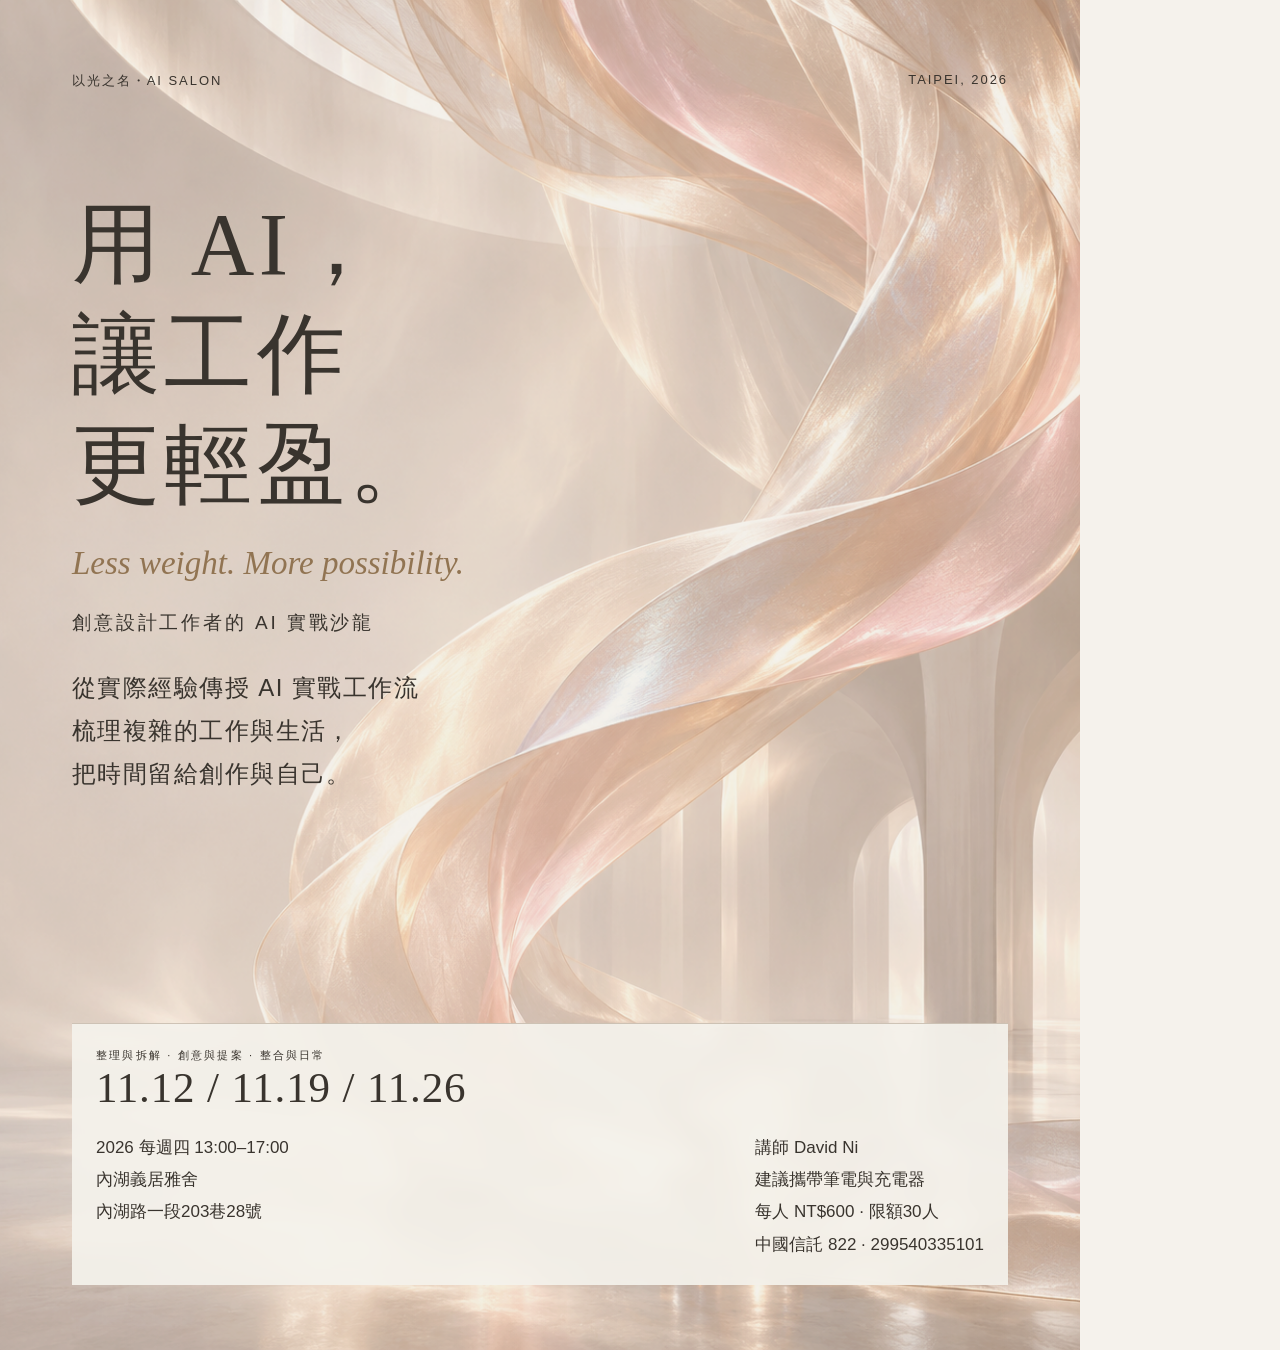
==== poster-export.html @ 3d301903 "Publish AI salon event website" ====
<!DOCTYPE html><html lang="zh-Hant"><head><meta charset="utf-8"><meta name="viewport" content="width=device-width,initial-scale=1"><title>以光之名｜創意設計工作者的 AI 實戰沙龍</title><meta name="description" content="David Ni 帶領的三週 AI 實戰沙龍。11/12、11/19、11/26，內湖義居雅舍。"><link rel="stylesheet" href="style.css"><style>.poster-shell{padding:0;display:block}.poster{margin:0}</style></head><body><div class="poster-shell"><article class="poster" data-screen-label="沙龍海報"><img class="art" src="imgs/silk.png" alt="流動絲綢的香檳色光影"><div class="poster-top"><span>以光之名・AI SALON</span><span>TAIPEI, 2026</span></div><h1>用 AI，<br>讓工作<br>更輕盈。</h1><div class="english serif">Less weight. More possibility.</div><div class="poster-sub">創意設計工作者的 AI 實戰沙龍</div><div class="poster-value">從實際經驗傳授 AI 實戰工作流<br>梳理複雜的工作與生活，<br>把時間留給創作與自己。</div><div class="poster-bottom"><div class="eyebrow">整理與拆解 · 創意與提案 · 整合與日常</div><div class="poster-dates">11.12 / 11.19 / 11.26</div><div class="poster-meta"><div>2026 每週四 13:00–17:00<br>內湖義居雅舍<br>內湖路一段203巷28號</div><div>講師 David Ni<br>建議攜帶筆電與充電器<br>每人 NT$600 · 限額30人<br>中國信託 822 · 299540335101</div></div></div></article></div></body></html>
---- style.css ----
*{box-sizing:border-box}html{scroll-behavior:smooth}body{margin:0;background:#f5f2ec;color:#39342e;font-family:-apple-system,"PingFang TC","Noto Sans TC",sans-serif}a{color:inherit;text-decoration:none}button{font:inherit}::selection{background:#d5bca3} .serif,h1,h2,h3{font-family:"Bodoni 72","Times New Roman","Songti TC","Noto Serif TC",serif;font-weight:400} .eyebrow{font-size:11px;letter-spacing:.2em;text-transform:uppercase} .wrap{max-width:1320px;margin:auto;padding:0 6%}nav{height:90px;display:flex;align-items:center;justify-content:space-between;border-bottom:1px solid #49413725}nav .brand{font-size:15px;letter-spacing:.12em}nav .links{display:flex;gap:28px;font-size:12px}.hero{position:relative;min-height:790px;height:calc(100svh - 90px);max-height:1100px;display:grid;grid-template-columns:1fr 1fr;align-items:center}.art{position:absolute;right:-6.8%;top:0;width:70%;height:100%;object-fit:cover;object-position:center;mix-blend-mode:multiply;z-index:0}.hero-copy{z-index:1;position:relative;padding:60px 0}.hero h1{font-size:clamp(46px,5.5vw,83px);line-height:1.22;letter-spacing:.045em;margin:35px 0 25px}.hero h1 em{font-style:normal;color:#987856}.sub{font-size:14px;line-height:1.9;letter-spacing:.08em;max-width:390px}.hero .english{font-style:italic;font-size:23px;color:#927656;margin-bottom:38px}.btn{display:inline-flex;align-items:center;justify-content:space-between;gap:45px;padding:18px 24px;border:1px solid #8c775e;background:#39342e;color:#fffaf3;min-height:52px;font-size:13px;cursor:pointer;transition:.25s}.btn:hover{background:#8a7054;transform:translateY(-2px)}.btn.light{background:transparent;color:#39342e}.hero-foot{position:absolute;bottom:34px;z-index:1;display:flex;gap:38px;font-size:11px;letter-spacing:.1em}.intro{padding:100px 0;border-top:1px solid #49413725;display:grid;grid-template-columns:1fr 2fr;gap:40px}.intro h2{font-size:38px;line-height:1.6;margin:0}.intro p{font-size:14px;line-height:2;color:#6c645b;max-width:600px}.program{background:#e9e3d9;padding:95px 0}.section-head{display:flex;align-items:end;justify-content:space-between;margin-bottom:45px}.section-head h2{font-size:48px;margin:12px 0 0}.session{display:grid;grid-template-columns:100px 1fr 1fr;gap:30px;border-top:1px solid #74685650;padding:35px 0}.num{font-family:"Times New Roman",serif;font-size:52px;color:#a68b6d}.session h3{font-size:27px;margin:4px 0 12px}.session p{font-size:13px;line-height:1.9;color:#71675d;margin:0}.date{font-size:11px;letter-spacing:.12em}.details{padding:110px 0;display:grid;grid-template-columns:1fr 1fr;gap:90px}.details h2{font-size:50px;margin:15px 0 32px}.facts{margin:0}.fact{display:grid;grid-template-columns:90px 1fr;gap:20px;padding:20px 0;border-bottom:1px solid #49413725;font-size:14px;line-height:1.8}.fact dt{color:#8a7b6a}.fact dd{margin:0}.invitation{border:1px solid #b5a38c;padding:48px;display:flex;flex-direction:column;align-items:start;justify-content:center}.invitation h3{font-size:38px;line-height:1.5;margin:20px 0}.invitation p{font-size:13px;line-height:1.9;color:#71675d}.invitation .btn{margin-top:20px;width:100%}.note{font-size:11px!important;color:#857a6c}footer{display:flex;justify-content:space-between;gap:25px;padding:30px 0;border-top:1px solid #49413725;font-size:10px;letter-spacing:.1em}dialog{max-width:470px;width:calc(100% - 40px);border:1px solid #b5a38c;background:#f5f2ec;padding:40px;color:#39342e}dialog::backdrop{background:#24201970;backdrop-filter:blur(7px)}dialog h2{font-size:32px}dialog p{font-size:14px;line-height:1.9}.close{float:right;border:0;background:none;font-size:25px;cursor:pointer;min-width:44px;min-height:44px}.poster{position:relative;width:1080px;height:1350px;overflow:hidden;background:#f5f2ec;padding:72px;color:#39342e}.poster .art{right:0;top:0;width:100%;height:100%;opacity:.9}.poster>*:not(.art){position:relative;z-index:1}.poster .poster-top{display:flex;justify-content:space-between;font-size:13px;letter-spacing:.2em}.poster h1{font-size:92px;line-height:1.25;letter-spacing:.05em;margin:100px 0 25px}.poster .english{font-size:33px;font-style:italic;color:#917452}.poster-bottom{position:absolute!important;bottom:65px;left:72px;right:72px;border-top:1px solid #8c775e60;padding-top:26px;background:#f5f2ecb5;backdrop-filter:blur(10px)}.poster-dates{font-family:"Times New Roman",serif;font-size:43px;letter-spacing:.02em}.poster-meta{display:flex;justify-content:space-between;gap:30px;margin-top:20px;font-size:19px;line-height:1.9}.poster-sub{font-size:19px;letter-spacing:.15em;margin-top:34px}.poster-shell{padding:30px;display:flex;justify-content:center}.poster-toolbar{display:flex;gap:20px;align-items:center;justify-content:center;padding:20px;font-size:12px}.poster-toolbar button{padding:12px 20px;border:1px solid #8c775e;background:transparent;cursor:pointer}@media(min-width:900px){.hero-copy{animation:appear 1.1s ease-out both}}@keyframes appear{from{opacity:0;transform:translateY(18px)}to{opacity:1;transform:translateY(0)}}@media(prefers-reduced-motion:reduce){*{animation:none!important;scroll-behavior:auto!important;transition:none!important}}@media(max-width:760px){nav{height:72px}.links a:first-child{display:none}.wrap{padding:0 7%}.hero{display:block;height:auto;min-height:860px;padding-top:10px}.hero-copy{padding-top:45px}.hero h1{font-size:48px;margin:24px 0}.hero .english{font-size:22px}.art{width:110%;height:63%;right:-8%;top:auto;bottom:0;object-position:center}.hero .art{opacity:.72}.hero-foot{bottom:25px;gap:18px;font-size:10px}.intro{padding:65px 0;grid-template-columns:1fr;gap:24px}.intro h2{font-size:30px}.program{padding:65px 0}.section-head h2{font-size:38px}.section-head{display:block}.session{grid-template-columns:55px 1fr;gap:18px}.session>p{grid-column:2}.num{font-size:40px}.session h3{font-size:25px}.details{padding:70px 0;grid-template-columns:1fr;gap:45px}.details h2{font-size:40px}.invitation{padding:28px}.invitation h3{font-size:32px}footer{flex-direction:column}.poster-shell{padding:0;display:block;overflow:auto}}@media print{@page{size:216mm 270mm;margin:0}.poster-toolbar{display:none}.poster-shell{padding:0;display:block}.poster{width:216mm;height:270mm;transform-origin:top left;padding:14.4mm;print-color-adjust:exact;-webkit-print-color-adjust:exact}.poster h1{font-size:18.4mm;margin-top:20mm}.poster .poster-top{font-size:2.6mm}.poster .english{font-size:6.6mm}.poster-sub{font-size:3.8mm}.poster-bottom{left:14.4mm;right:14.4mm;bottom:13mm;padding-top:5.2mm}.poster-dates{font-size:8.6mm}.poster-meta{font-size:3.8mm;gap:6mm;margin-top:4mm}}.hero .art{mask-image:linear-gradient(to right,transparent 0%,#000 28%);-webkit-mask-image:linear-gradient(to right,transparent 0%,#000 28%)}
@media(max-width:760px){.hero .art{mask-image:linear-gradient(to bottom,transparent,#000 35%);-webkit-mask-image:linear-gradient(to bottom,transparent,#000 35%)}}
@media(max-width:760px){.hero h1{font-size:40px;line-height:1.35;letter-spacing:.02em}.hero-foot{flex-wrap:wrap;gap:10px 20px}.hero-foot span{white-space:nowrap}}

/* Editorial expansion — real workflows, lighter everyday. */
.hero{grid-template-columns:1.15fr .85fr}.hero h1{font-size:clamp(44px,5.2vw,76px)}.hero .sub{max-width:470px;letter-spacing:.04em}.hero-copy{padding-bottom:90px}.intro p{font-size:15px}.signature{display:flex;gap:28px;align-items:center;margin-top:35px;color:#8e785f}.signature .serif{font-size:31px;font-style:italic}.signature span:last-child{font-size:11px;letter-spacing:.06em}.outcomes{padding-top:30px;padding-bottom:100px}.section-lead{font-size:13px;line-height:1.9;color:#796c5e}.outcome-grid{display:grid;grid-template-columns:1fr 1fr;gap:0 70px}.outcome{padding:35px 0;border-top:1px solid #9a8b7645}.outcome h3{font-size:28px;margin:18px 0}.outcome p,.prepare p,.venue-intro{font-size:14px;line-height:2;color:#71675d}.program-intro{max-width:650px;font-size:14px;line-height:2;color:#71675d;margin-bottom:40px}.session.expanded{grid-template-columns:65px 1fr 1.2fr;gap:35px;padding:44px 0}.expanded h3{font-size:29px;line-height:1.5;margin:14px 0}.expanded .session-prep{font-size:12px;margin-top:24px;color:#8a735a}.agenda{padding:0;margin:0;list-style:none;display:grid;gap:14px}.agenda li{font-size:12px;line-height:1.9;padding-bottom:12px;border-bottom:1px solid #b4a59140;color:#645b51}.take-home{margin-top:22px;padding:18px 20px;background:#f5f2ec}.take-home p{margin-top:9px;font-size:13px}.prepare{padding-top:100px;padding-bottom:100px;display:grid;grid-template-columns:1fr 1fr;gap:80px}.prepare h2{font-size:42px;line-height:1.5;margin:22px 0}.prepare-list article{display:flex;gap:22px;padding:23px 0;border-bottom:1px solid #9a8b7645}.prepare-list article>span{font-size:13px;color:#987856;padding-top:5px}.prepare-list h3{font-size:23px;margin:0 0 12px}.prepare-list p{margin:0;font-size:13px}.venue{background:#eae5dc;padding:90px 0}.venue-intro{max-width:650px;margin-bottom:38px}.venue-gallery{display:grid;grid-template-columns:1.1fr 1fr;gap:25px}.venue figure{margin:0}.venue-gallery img{width:100%;height:340px;object-fit:cover;display:block}.venue figcaption{font-size:11px;letter-spacing:.08em;margin-top:14px;color:#786b5b}.photo-credit{font-size:10px;line-height:1.8;color:#8a7b6a;margin:25px 0 50px}.photo-credit a{text-decoration:underline;text-underline-offset:3px}.venue-location{display:grid;grid-template-columns:.8fr 1.2fr;gap:60px;align-items:center}.venue-location h3{font-size:32px;margin:20px 0}.venue-location p{font-size:13px;line-height:1.9}.venue-location iframe{width:100%;height:340px;border:1px solid #b5a38c;background:#e1ddd3}.venue-location .btn{margin-top:15px}.poster .poster-value{font-size:24px;line-height:1.8;letter-spacing:.06em;max-width:650px;margin-top:30px}.poster h1{font-size:88px}.poster .poster-sub{margin-top:28px}.poster .poster-value strong{font-weight:500}.poster .poster-bottom{background:#f5f2eceb;padding:24px}.poster .poster-meta{font-size:17px}.poster .poster-top{letter-spacing:.15em}@media(max-width:760px){nav .links{gap:16px}nav .links a{display:none}nav .links a:last-child{display:block}.hero h1{font-size:39px;letter-spacing:.01em}.hero{min-height:900px}.hero .sub{font-size:13px;letter-spacing:0}.hero-copy{padding-bottom:70px}.signature{align-items:start;flex-direction:column;gap:12px}.outcomes{padding-top:0;padding-bottom:60px}.outcome-grid{grid-template-columns:1fr}.section-head h2{font-size:34px;line-height:1.5}.outcome h3{font-size:25px}.session.expanded{grid-template-columns:42px 1fr;gap:15px}.session-work{grid-column:2}.expanded h3{font-size:26px}.prepare{padding-top:65px;padding-bottom:65px;grid-template-columns:1fr;gap:20px}.prepare h2{font-size:32px}.venue{padding:65px 0}.venue-gallery{grid-template-columns:1fr;gap:30px}.venue-gallery img{height:240px}.venue-location{grid-template-columns:1fr;gap:30px}.venue-location iframe{height:300px}.details{gap:40px}}

.music-control{position:fixed;right:24px;bottom:24px;z-index:20;display:flex;align-items:center;gap:14px;padding:12px 18px;border:1px solid #b5a38c;background:#f5f2eced;color:#544839;box-shadow:0 4px 24px #39342e12;backdrop-filter:blur(12px);cursor:pointer;text-align:left;min-height:52px}.music-control:hover{background:#fffaf2}.music-control:focus-visible{outline:2px solid #8a7054;outline-offset:4px}.music-control span span{display:block;font-size:12px;letter-spacing:.07em}.music-control small{display:block;font-size:9px;margin-top:4px;color:#8a7b6a;letter-spacing:.05em}.music-bars{display:flex;gap:3px;align-items:center;height:20px}.music-bars i{display:block;width:2px;height:7px;background:#927656}.music-control.is-playing .music-bars i{animation:music-pulse 1.2s ease-in-out infinite alternate}.music-control.is-playing .music-bars i:nth-child(2){animation-delay:-.4s}.music-control.is-playing .music-bars i:nth-child(3){animation-delay:-.8s}@keyframes music-pulse{to{height:19px}}@media(max-width:760px){.music-control{right:14px;bottom:14px;padding:10px 13px}footer{padding-bottom:100px}}@media print{.music-control{display:none}}

.speaker{display:grid;grid-template-columns:1fr 1.15fr;gap:76px;align-items:start;padding-top:20px;padding-bottom:110px}.speaker-photo{position:relative;margin:0}.speaker-photo img{display:block;width:100%;aspect-ratio:4/5;object-fit:cover;object-position:50% 35%;background:#1c1b19}.speaker-photo figcaption{font-size:10px;letter-spacing:.2em;color:#8a7b6a;padding-top:15px}.speaker-copy h2{font-size:52px;line-height:1.3;margin:20px 0 12px}.speaker-copy h2 span{font-family:"Songti TC",serif;font-size:23px;letter-spacing:.12em;margin-left:16px;white-space:nowrap}.speaker-role{font-size:12px!important;color:#8b7359!important;border-bottom:1px solid #b5a38c66;padding-bottom:25px;margin-bottom:26px}.speaker-copy h3{font-size:30px;line-height:1.6;margin:22px 0}.speaker-copy p{font-size:14px;line-height:2;color:#71675d}.speaker-topics{display:flex;flex-wrap:wrap;gap:10px 24px;border-top:1px solid #b5a38c66;padding-top:22px;margin-top:28px;font-size:11px;color:#8b7359}@media(max-width:760px){.speaker{grid-template-columns:1fr;gap:35px;padding-top:0;padding-bottom:65px}.speaker-photo img{aspect-ratio:4/4.2;object-position:50% 30%}.speaker-copy h2{font-size:42px}.speaker-copy h2 span{font-size:20px;margin-left:10px}.speaker-copy h3{font-size:28px}}

.speaker-photo img{aspect-ratio:1474/1768;object-position:center}@media(max-width:760px){.speaker-photo img{aspect-ratio:1474/1768;object-position:center}}

nav .brand{display:flex;flex-wrap:wrap;align-items:baseline;gap:5px 18px;line-height:1.5;max-width:68%}.brand-title{font-size:15px;letter-spacing:.08em}.brand-subtitle{font-size:11px;letter-spacing:.04em}@media(max-width:760px){nav{height:auto;min-height:90px;gap:12px;padding:16px 0}nav .brand{max-width:76%;gap:4px}.brand-title{font-size:14px}.brand-subtitle{font-size:10px}}

/* Brand lockup: explicit title and subtitle on separate lines. */
nav .brand{display:flex;flex-direction:column;flex-wrap:nowrap;align-items:flex-start;gap:5px;max-width:72%;line-height:1.4}.brand-title{display:block;font-size:16px;letter-spacing:.09em}.brand-subtitle{display:block;font-size:11px;letter-spacing:.08em;color:#85735f}nav{min-height:96px;height:auto;padding:18px 0}@media(max-width:760px){nav{min-height:94px;padding:16px 0}nav .brand{max-width:76%;gap:6px}.brand-title{font-size:14px;letter-spacing:.045em}.brand-subtitle{font-size:10px;letter-spacing:0;line-height:1.6}}
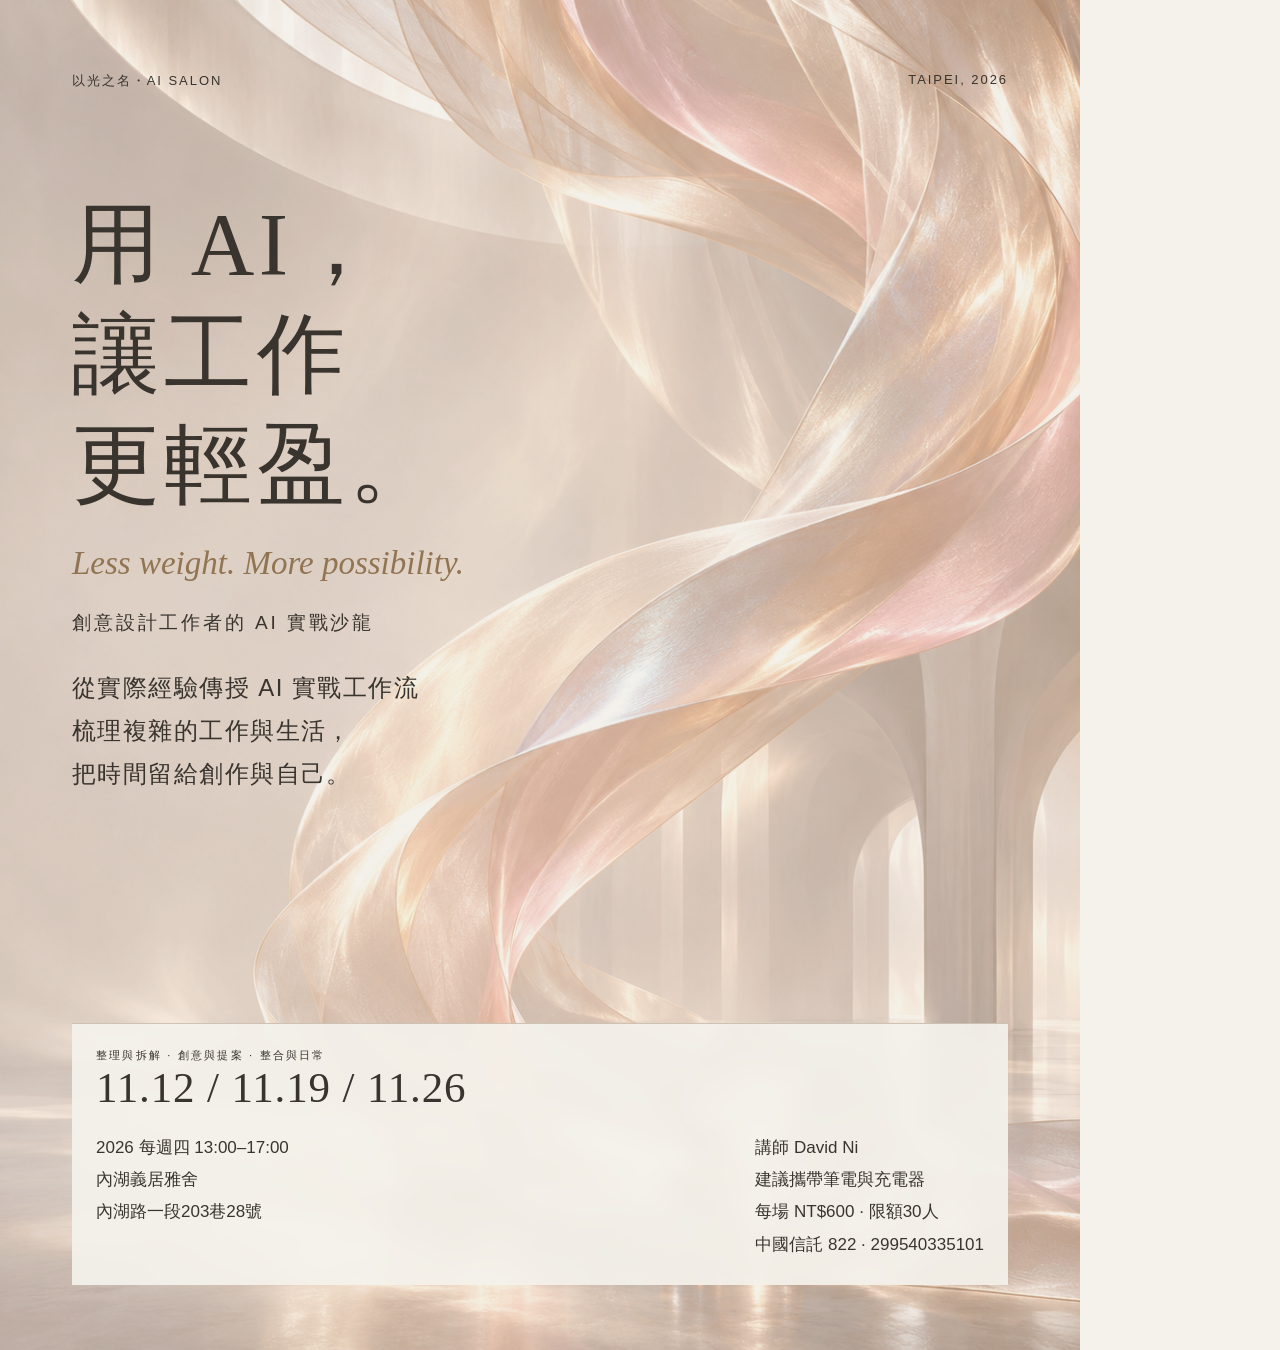
==== commit 7db2b867: "Connect published registration form and clarify per-session pricing" ====
--- a/poster-export.html
+++ b/poster-export.html
@@ -1 +1 @@
-<!DOCTYPE html><html lang="zh-Hant"><head><meta charset="utf-8"><meta name="viewport" content="width=device-width,initial-scale=1"><title>以光之名｜創意設計工作者的 AI 實戰沙龍</title><meta name="description" content="David Ni 帶領的三週 AI 實戰沙龍。11/12、11/19、11/26，內湖義居雅舍。"><link rel="stylesheet" href="style.css"><style>.poster-shell{padding:0;display:block}.poster{margin:0}</style></head><body><div class="poster-shell"><article class="poster" data-screen-label="沙龍海報"><img class="art" src="imgs/silk.png" alt="流動絲綢的香檳色光影"><div class="poster-top"><span>以光之名・AI SALON</span><span>TAIPEI, 2026</span></div><h1>用 AI，<br>讓工作<br>更輕盈。</h1><div class="english serif">Less weight. More possibility.</div><div class="poster-sub">創意設計工作者的 AI 實戰沙龍</div><div class="poster-value">從實際經驗傳授 AI 實戰工作流<br>梳理複雜的工作與生活，<br>把時間留給創作與自己。</div><div class="poster-bottom"><div class="eyebrow">整理與拆解 · 創意與提案 · 整合與日常</div><div class="poster-dates">11.12 / 11.19 / 11.26</div><div class="poster-meta"><div>2026 每週四 13:00–17:00<br>內湖義居雅舍<br>內湖路一段203巷28號</div><div>講師 David Ni<br>建議攜帶筆電與充電器<br>每人 NT$600 · 限額30人<br>中國信託 822 · 299540335101</div></div></div></article></div></body></html>+<!DOCTYPE html><html lang="zh-Hant"><head><meta charset="utf-8"><meta name="viewport" content="width=device-width,initial-scale=1"><title>以光之名｜創意設計工作者的 AI 實戰沙龍</title><meta name="description" content="David Ni 帶領的三週 AI 實戰沙龍。11/12、11/19、11/26，內湖義居雅舍。"><link rel="stylesheet" href="style.css"><style>.poster-shell{padding:0;display:block}.poster{margin:0}</style></head><body><div class="poster-shell"><article class="poster" data-screen-label="沙龍海報"><img class="art" src="imgs/silk.png" alt="流動絲綢的香檳色光影"><div class="poster-top"><span>以光之名・AI SALON</span><span>TAIPEI, 2026</span></div><h1>用 AI，<br>讓工作<br>更輕盈。</h1><div class="english serif">Less weight. More possibility.</div><div class="poster-sub">創意設計工作者的 AI 實戰沙龍</div><div class="poster-value">從實際經驗傳授 AI 實戰工作流<br>梳理複雜的工作與生活，<br>把時間留給創作與自己。</div><div class="poster-bottom"><div class="eyebrow">整理與拆解 · 創意與提案 · 整合與日常</div><div class="poster-dates">11.12 / 11.19 / 11.26</div><div class="poster-meta"><div>2026 每週四 13:00–17:00<br>內湖義居雅舍<br>內湖路一段203巷28號</div><div>講師 David Ni<br>建議攜帶筆電與充電器<br>每場 NT$600 · 限額30人<br>中國信託 822 · 299540335101</div></div></div></article></div></body></html>
